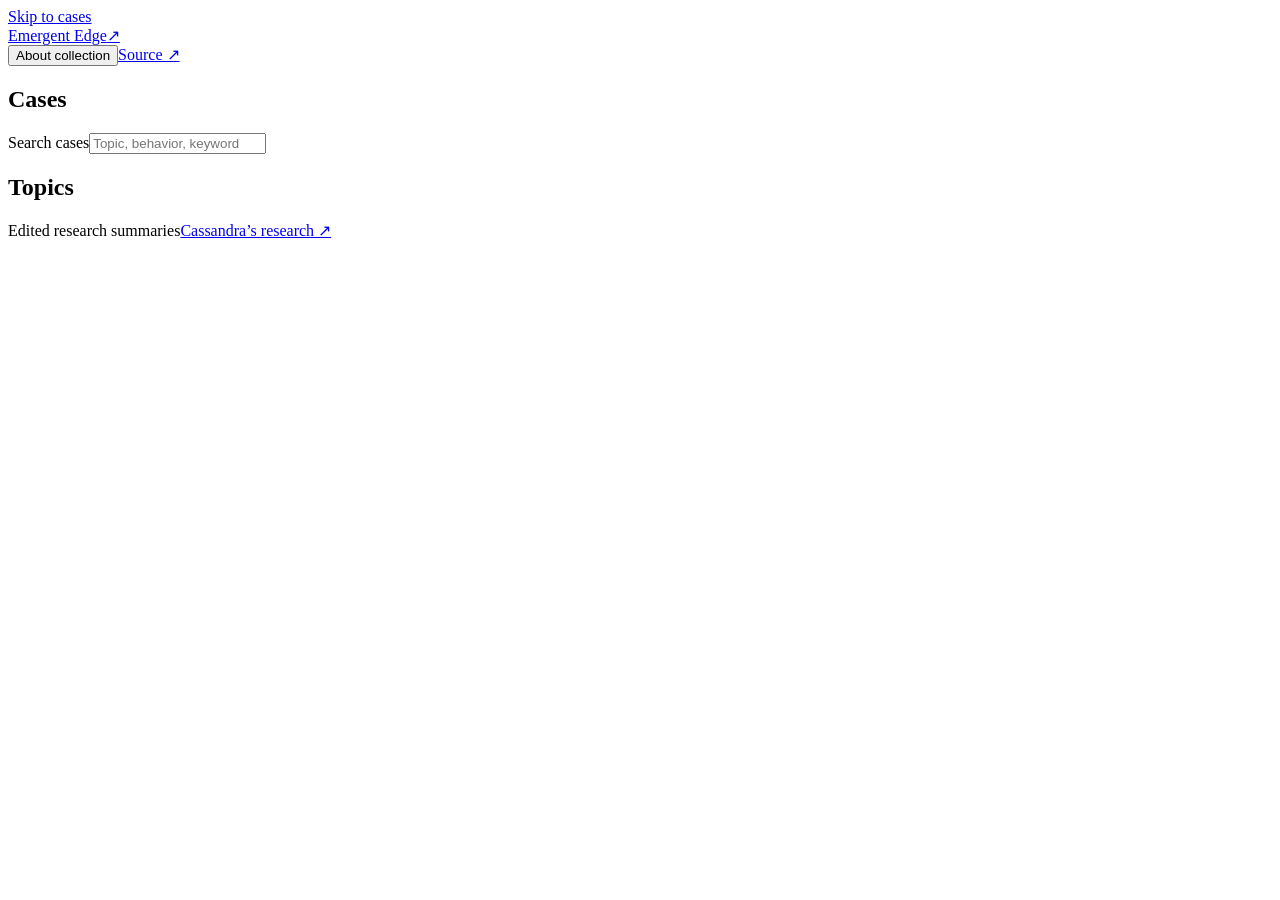
==== website/public/index.html @ 75c3e3cc "Publish reviewed source snapshot and research documentation" ====
<!doctype html>
<html lang="en">
<head>
  <meta charset="utf-8"><meta name="viewport" content="width=device-width,initial-scale=1">
  <meta name="theme-color" content="#f6f5ef">
  <meta name="description" content="Edited research summaries from Emergent Edge.">
  <title>Emergent Edge — Cases</title>
  <link rel="stylesheet" href="/style.css"><script src="/app.js" defer></script>
</head>
<body>
  <a class="skip" href="#cases">Skip to cases</a>
  <header class="header"><a class="brand" href="/">Emergent Edge<span aria-hidden="true">↗</span></a><nav aria-label="Collection"><button id="about-open">About collection</button><a href="https://github.com/c4554ndr4/emergent-edge">Source ↗</a></nav></header>
  <main>
    <section class="collection-heading"><h1>Cases <span id="total"></span></h1><div class="search"><label for="search">Search cases</label><input id="search" type="search" placeholder="Topic, behavior, keyword" autocomplete="off"></div></section>
    <p id="error" role="alert" hidden>Cases could not be loaded. Refresh to retry.</p>
    <div class="collection"><aside><h2>Topics</h2><div id="topics" class="topics"></div></aside><section id="cases" tabindex="-1" aria-label="Cases"><p id="status" class="sr-only" role="status"></p><div id="cards" class="cards"></div><div id="empty" hidden><p>No cases match.</p><button id="clear">Clear filters</button></div></section></div>
  </main>
  <footer><span>Edited research summaries</span><a href="https://cassie.mccoy.world">Cassandra’s research ↗</a></footer>
  <dialog id="detail" aria-labelledby="detail-title"><div class="dialog-top"><p id="detail-meta" class="eyebrow"></p><button class="close" aria-label="Close case">Close <span aria-hidden="true">×</span></button></div><article id="detail-content"></article></dialog>
  <dialog id="about" aria-labelledby="about-title"><div class="dialog-top"><h2 id="about-title">About collection</h2><button class="close" aria-label="Close about collection">Close <span aria-hidden="true">×</span></button></div><div class="about-copy"><p>51 edited summaries from an earlier research collection, organized by the interaction or mechanism under discussion.</p><p>These include first-person accounts, technical reports, and commentary. Source claims are not independently verified. Some entries overlap; the collection is not a count of distinct incidents.</p><p>Names, links, quotations, and identifying details have been removed. The topic labels are editorial groupings, not automated findings.</p></div></dialog>
</body>
</html>
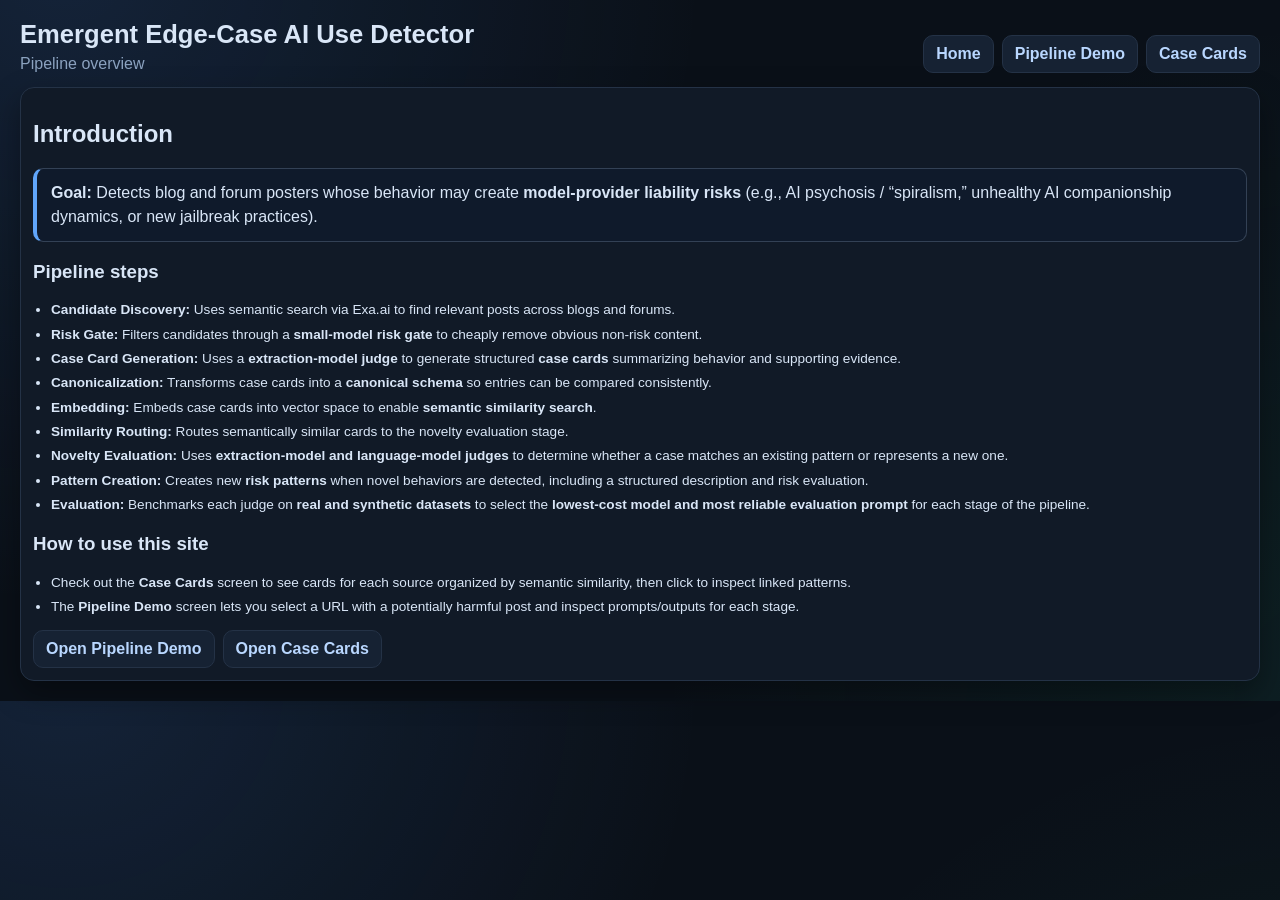
==== commit 38889cfb: "Restore original sample flows and clustered case maps" ====
--- a/website/public/index.html
+++ b/website/public/index.html
@@ -1,22 +1,59 @@
 <!doctype html>
 <html lang="en">
-<head>
-  <meta charset="utf-8"><meta name="viewport" content="width=device-width,initial-scale=1">
-  <meta name="theme-color" content="#f6f5ef">
-  <meta name="description" content="Edited research summaries from Emergent Edge.">
-  <title>Emergent Edge — Cases</title>
-  <link rel="stylesheet" href="/style.css"><script src="/app.js" defer></script>
-</head>
-<body>
-  <a class="skip" href="#cases">Skip to cases</a>
-  <header class="header"><a class="brand" href="/">Emergent Edge<span aria-hidden="true">↗</span></a><nav aria-label="Collection"><button id="about-open">About collection</button><a href="https://github.com/c4554ndr4/emergent-edge">Source ↗</a></nav></header>
-  <main>
-    <section class="collection-heading"><h1>Cases <span id="total"></span></h1><div class="search"><label for="search">Search cases</label><input id="search" type="search" placeholder="Topic, behavior, keyword" autocomplete="off"></div></section>
-    <p id="error" role="alert" hidden>Cases could not be loaded. Refresh to retry.</p>
-    <div class="collection"><aside><h2>Topics</h2><div id="topics" class="topics"></div></aside><section id="cases" tabindex="-1" aria-label="Cases"><p id="status" class="sr-only" role="status"></p><div id="cards" class="cards"></div><div id="empty" hidden><p>No cases match.</p><button id="clear">Clear filters</button></div></section></div>
-  </main>
-  <footer><span>Edited research summaries</span><a href="https://cassie.mccoy.world">Cassandra’s research ↗</a></footer>
-  <dialog id="detail" aria-labelledby="detail-title"><div class="dialog-top"><p id="detail-meta" class="eyebrow"></p><button class="close" aria-label="Close case">Close <span aria-hidden="true">×</span></button></div><article id="detail-content"></article></dialog>
-  <dialog id="about" aria-labelledby="about-title"><div class="dialog-top"><h2 id="about-title">About collection</h2><button class="close" aria-label="Close about collection">Close <span aria-hidden="true">×</span></button></div><div class="about-copy"><p>51 edited summaries from an earlier research collection, organized by the interaction or mechanism under discussion.</p><p>These include first-person accounts, technical reports, and commentary. Source claims are not independently verified. Some entries overlap; the collection is not a count of distinct incidents.</p><p>Names, links, quotations, and identifying details have been removed. The topic labels are editorial groupings, not automated findings.</p></div></dialog>
-</body>
+  <head>
+    <meta charset="UTF-8" />
+    <meta name="viewport" content="width=device-width, initial-scale=1.0" />
+    <title>Emergent Edge-Case AI Use Detector</title>
+    <link rel="stylesheet" href="./viz.css" />
+  </head>
+  <body>
+    <div class="shell">
+      <header class="topbar">
+        <div>
+          <h1>Emergent Edge-Case AI Use Detector</h1>
+          <p>Pipeline overview</p>
+        </div>
+        <div class="top-actions">
+          <a class="btn" href="./index.html">Home</a>
+          <a class="btn" href="./pipeline.html">Pipeline Demo</a>
+          <a class="btn" href="./viz.html">Case Cards</a>
+        </div>
+      </header>
+
+      <section class="panel chart-panel">
+        <h2>Introduction</h2>
+        <div style="border:1px solid #334155; background:#0f1a2b; border-left:4px solid #60a5fa; border-radius:10px; padding:12px 14px; margin: 10px 0 14px;">
+          <p style="margin:0; font-size:16px; line-height:1.5;">
+            <strong>Goal:</strong> Detects blog and forum posters whose behavior may create <strong>model-provider
+            liability risks</strong> (e.g., AI psychosis / “spiralism,” unhealthy AI companionship dynamics,
+            or new jailbreak practices).
+          </p>
+        </div>
+
+        <h3>Pipeline steps</h3>
+        <ul class="list">
+          <li><strong>Candidate Discovery:</strong> Uses semantic search via Exa.ai to find relevant posts across blogs and forums.</li>
+          <li><strong>Risk Gate:</strong> Filters candidates through a <strong>small-model risk gate</strong> to cheaply remove obvious non-risk content.</li>
+          <li><strong>Case Card Generation:</strong> Uses a <strong>extraction-model judge</strong> to generate structured <strong>case cards</strong> summarizing behavior and supporting evidence.</li>
+          <li><strong>Canonicalization:</strong> Transforms case cards into a <strong>canonical schema</strong> so entries can be compared consistently.</li>
+          <li><strong>Embedding:</strong> Embeds case cards into vector space to enable <strong>semantic similarity search</strong>.</li>
+          <li><strong>Similarity Routing:</strong> Routes semantically similar cards to the novelty evaluation stage.</li>
+          <li><strong>Novelty Evaluation:</strong> Uses <strong>extraction-model and language-model judges</strong> to determine whether a case matches an existing pattern or represents a new one.</li>
+          <li><strong>Pattern Creation:</strong> Creates new <strong>risk patterns</strong> when novel behaviors are detected, including a structured description and risk evaluation.</li>
+          <li><strong>Evaluation:</strong> Benchmarks each judge on <strong>real and synthetic datasets</strong> to select the <strong>lowest-cost model and most reliable evaluation prompt</strong> for each stage of the pipeline.</li>
+        </ul>
+
+        <h3>How to use this site</h3>
+        <ul class="list">
+          <li>Check out the <strong>Case Cards</strong> screen to see cards for each source organized by semantic similarity, then click to inspect linked patterns.</li>
+          <li>The <strong>Pipeline Demo</strong> screen lets you select a URL with a potentially harmful post and inspect prompts/outputs for each stage.</li>
+        </ul>
+
+        <div class="top-actions" style="margin-top: 14px;">
+          <a class="btn" href="./pipeline.html">Open Pipeline Demo</a>
+          <a class="btn" href="./viz.html">Open Case Cards</a>
+        </div>
+      </section>
+    </div>
+  </body>
 </html>
--- a/website/public/viz.css
+++ b/website/public/viz.css
@@ -0,0 +1,675 @@
+:root {
+  --bg: #0a1018;
+  --panel: #111a27;
+  --line: #243246;
+  --text: #d9e6f7;
+  --muted: #8ba2bf;
+  --brand: #5aa7ff;
+  --brand-dark: #b9d7ff;
+  --shadow: 0 12px 30px rgba(0, 0, 0, 0.35);
+}
+
+* { box-sizing: border-box; }
+
+html, body {
+  margin: 0;
+  font-family: "IBM Plex Sans", "Avenir Next", "Segoe UI", sans-serif;
+  color: var(--text);
+  background:
+    radial-gradient(circle at 5% -5%, rgba(80, 150, 255, 0.14), transparent 45%),
+    radial-gradient(circle at 105% 100%, rgba(41, 162, 125, 0.11), transparent 45%),
+    var(--bg);
+}
+
+.shell {
+  max-width: 1500px;
+  margin: 0 auto;
+  padding: 20px;
+}
+
+.topbar {
+  display: flex;
+  justify-content: space-between;
+  gap: 14px;
+  align-items: flex-end;
+  margin-bottom: 14px;
+}
+
+.topbar h1 { margin: 0; font-size: clamp(1.4rem, 2vw, 2rem); }
+.topbar p { margin: 6px 0 0; color: var(--muted); }
+
+.top-actions { display: flex; gap: 8px; }
+.btn {
+  border: 1px solid var(--line);
+  color: var(--brand-dark);
+  background: #162233;
+  border-radius: 10px;
+  padding: 9px 12px;
+  text-decoration: none;
+  font-weight: 600;
+  cursor: pointer;
+}
+
+.metrics {
+  display: grid;
+  grid-template-columns: repeat(auto-fit, minmax(180px, 1fr));
+  gap: 10px;
+  margin-bottom: 12px;
+}
+
+.metric {
+  background: var(--panel);
+  border: 1px solid var(--line);
+  border-radius: 12px;
+  padding: 12px;
+  box-shadow: var(--shadow);
+}
+.metric .k { font-size: 0.75rem; color: var(--muted); text-transform: uppercase; letter-spacing: 0.05em; }
+.metric .v { margin-top: 6px; font-size: 1.3rem; font-weight: 700; }
+
+.layout {
+  display: grid;
+  grid-template-columns: 1fr 360px;
+  gap: 12px;
+  margin-bottom: 12px;
+}
+
+.second-row {
+  grid-template-columns: 1fr 360px;
+}
+
+.panel {
+  background: var(--panel);
+  border: 1px solid var(--line);
+  border-radius: 14px;
+  box-shadow: var(--shadow);
+}
+
+.chart-panel { padding: 12px; }
+.legend-panel { padding: 14px; }
+
+.panel-head {
+  display: flex;
+  justify-content: space-between;
+  align-items: center;
+  gap: 10px;
+  margin-bottom: 8px;
+}
+
+.panel-head h2, .legend-panel h2 { margin: 0; font-size: 1rem; }
+.panel-actions { display: inline-flex; align-items: center; gap: 8px; }
+.panel-head label { display: inline-flex; align-items: center; gap: 8px; font-size: 0.85rem; color: var(--muted); }
+.panel-head select { border: 1px solid var(--line); border-radius: 8px; padding: 6px 8px; }
+.panel-head select { background: #152133; color: var(--text); }
+.panel-actions label { display: inline-flex; align-items: center; gap: 8px; font-size: 0.85rem; color: var(--muted); }
+.panel-actions select {
+  border: 1px solid var(--line);
+  border-radius: 8px;
+  padding: 6px 8px;
+  background: #152133;
+  color: var(--text);
+}
+.small-btn { padding: 6px 10px; font-size: 0.78rem; }
+
+svg {
+  width: 100%;
+  height: auto;
+  border: 1px solid var(--line);
+  border-radius: 10px;
+  background: linear-gradient(180deg, #0f1723, #0c141f);
+  cursor: grab;
+}
+
+svg:active { cursor: grabbing; }
+
+.detail-panel {
+  padding: 14px;
+  min-height: 540px;
+}
+
+.empty { color: var(--muted); }
+.detail-panel h3 { margin: 0 0 8px; font-size: 1rem; }
+.detail-panel .sub { margin: 0 0 10px; color: var(--muted); font-size: 0.88rem; }
+.kv {
+  display: grid;
+  grid-template-columns: 140px 1fr;
+  gap: 6px;
+  font-size: 0.84rem;
+  margin-bottom: 10px;
+}
+.kv dt { color: var(--muted); }
+.kv dd { margin: 0; font-weight: 600; }
+
+.list {
+  margin: 0;
+  padding-left: 18px;
+  font-size: 0.85rem;
+  line-height: 1.35;
+}
+.list li { margin-bottom: 6px; }
+
+.tag-row { display: flex; flex-wrap: wrap; gap: 6px; margin: 8px 0 10px; }
+.tag {
+  border-radius: 999px;
+  padding: 3px 9px;
+  font-size: 0.75rem;
+  font-weight: 700;
+  border: 1px solid transparent;
+}
+.tag.pattern { background: #18324d; color: #9cc9ff; border-color: #2d4f74; }
+.tag.case { background: #17382e; color: #83e0bf; border-color: #2f6857; }
+.tag.ref { background: #1e2835; color: #b4c1d1; border-color: #314055; }
+.tag.risk { background: #3f2c14; color: #f2ca8e; border-color: #6a4b22; }
+
+.legend-block { margin-bottom: 14px; }
+.legend-title { font-weight: 700; margin-bottom: 7px; font-size: 0.87rem; }
+.swatch-row { display: flex; align-items: center; gap: 8px; margin-bottom: 6px; font-size: 0.85rem; }
+.dot { width: 12px; height: 12px; border-radius: 50%; display: inline-block; }
+.dot-pattern { background: #0b5fa0; }
+.dot-case { background: #179c74; }
+.dot-ref { background: #7f8ea0; }
+
+.chip {
+  border-radius: 999px;
+  padding: 2px 9px;
+  font-size: 0.72rem;
+  font-weight: 700;
+  border: 1px solid transparent;
+}
+.pri-high { background: #fde8e8; color: #9f2323; border-color: #f2c0c0; }
+.pri-medium { background: #fff4e4; color: #8e5f17; border-color: #ecd3a8; }
+.pri-low { background: #e7f4ff; color: #285d91; border-color: #bed9f0; }
+
+.small { color: var(--muted); font-size: 0.82rem; line-height: 1.35; }
+.source-link {
+  display: inline-block;
+  margin: 8px 0 10px;
+  color: #9ec9ff;
+  text-decoration: none;
+  font-size: 0.85rem;
+  border: 1px solid #355274;
+  border-radius: 8px;
+  padding: 5px 8px;
+  background: #142131;
+}
+.source-link:hover { border-color: #5aa7ff; color: #c4e0ff; }
+
+.pattern-focus {
+  border: 1px solid #355274;
+  border-left: 4px solid #60a5fa;
+  border-radius: 10px;
+  background: #0f1a2b;
+  padding: 10px 12px;
+  margin: 8px 0 12px;
+}
+.pattern-focus h3 {
+  margin: 0 0 6px;
+  color: #c4e0ff;
+}
+.draft-focus {
+  border-left-color: #34d399;
+  background: #0e1d1a;
+}
+
+.guide-grid {
+  display: grid;
+  grid-template-columns: repeat(auto-fit, minmax(220px, 1fr));
+  gap: 12px;
+  margin-top: 10px;
+}
+
+.guide-item {
+  display: grid;
+  grid-template-columns: 48px 1fr;
+  gap: 10px;
+  align-items: start;
+  padding: 10px;
+  border: 1px solid rgba(71, 98, 131, 0.55);
+  border-radius: 12px;
+  background: rgba(13, 23, 35, 0.7);
+}
+
+.guide-visual {
+  min-height: 32px;
+  display: grid;
+  place-items: center;
+}
+
+.star-chip {
+  display: inline-grid;
+  place-items: center;
+  width: 22px;
+  height: 22px;
+  border-radius: 999px;
+  background: #18324d;
+  color: #f8fafc;
+  border: 1px solid #5aa7ff;
+  font-size: 0.9rem;
+}
+
+.swatch-line {
+  display: inline-block;
+  width: 28px;
+  height: 12px;
+  border-radius: 999px;
+  background: rgba(90, 167, 255, 0.22);
+  border: 1px solid rgba(90, 167, 255, 0.5);
+}
+
+.color-chip {
+  display: inline-block;
+  padding: 4px 8px;
+  border-radius: 999px;
+  font-size: 0.72rem;
+  font-weight: 700;
+}
+
+.liability-chip {
+  background: rgba(245, 158, 11, 0.16);
+  border: 1px solid rgba(245, 158, 11, 0.42);
+  color: #f8d38b;
+}
+
+.guide-block {
+  margin-bottom: 12px;
+}
+
+.compact-list {
+  padding-left: 16px;
+}
+
+.compact-list li {
+  margin-bottom: 4px;
+}
+
+.draft-card {
+  margin-top: 12px;
+  padding: 12px;
+  border: 1px solid rgba(71, 98, 131, 0.55);
+  border-radius: 12px;
+  background: rgba(13, 23, 35, 0.7);
+}
+
+.draft-title {
+  font-size: 0.92rem;
+  font-weight: 700;
+  margin-bottom: 8px;
+}
+
+.draft-label {
+  margin-top: 8px;
+  margin-bottom: 4px;
+  font-size: 0.74rem;
+  letter-spacing: 0.04em;
+  text-transform: uppercase;
+  color: var(--brand-dark);
+}
+
+.node { cursor: pointer; }
+.node-label {
+  font-size: 11px;
+  fill: #dbe9fb;
+  pointer-events: none;
+  stroke: #08111c;
+  stroke-width: 2.2;
+  paint-order: stroke fill;
+}
+.edge { stroke: #4f6075; stroke-opacity: 0.65; }
+.edge.predicted { stroke: #5aa7ff; stroke-opacity: 0.8; }
+
+.table-wrap {
+  overflow: auto;
+  border: 1px solid var(--line);
+  border-radius: 10px;
+  background: linear-gradient(180deg, #0f1723, #0c141f);
+}
+
+.dash-table {
+  width: 100%;
+  border-collapse: collapse;
+  min-width: 720px;
+  font-size: 0.85rem;
+}
+
+.dash-table th,
+.dash-table td {
+  text-align: left;
+  padding: 8px 10px;
+  border-bottom: 1px solid rgba(59, 77, 100, 0.45);
+  vertical-align: top;
+}
+
+.dash-table th {
+  position: sticky;
+  top: 0;
+  z-index: 1;
+  background: #121d2c;
+  color: var(--muted);
+  font-size: 0.75rem;
+  letter-spacing: 0.03em;
+  text-transform: uppercase;
+}
+
+.dash-table tbody tr {
+  cursor: pointer;
+}
+
+.dash-table tbody tr:hover {
+  background: rgba(70, 121, 196, 0.12);
+}
+
+.dash-table tbody tr.selected-row {
+  background: rgba(90, 167, 255, 0.2);
+}
+
+.pipeline-grid {
+  display: grid;
+  grid-template-columns: 1fr;
+  gap: 12px;
+}
+
+.readable-pipeline .chart-panel {
+  padding: 14px;
+}
+
+.stage-two-col {
+  display: grid;
+  grid-template-columns: minmax(0, 1.15fr) minmax(320px, 0.85fr);
+  gap: 12px;
+}
+
+.summary-grid {
+  display: grid;
+  grid-template-columns: repeat(auto-fit, minmax(180px, 1fr));
+  gap: 10px;
+  margin-top: 10px;
+}
+
+.summary-stack {
+  display: grid;
+  gap: 10px;
+}
+
+.result-grid {
+  display: grid;
+  gap: 12px;
+  margin-top: 10px;
+}
+
+.result-grid.two-col {
+  grid-template-columns: repeat(auto-fit, minmax(280px, 1fr));
+}
+
+.summary-card {
+  border: 1px solid rgba(71, 98, 131, 0.55);
+  border-radius: 12px;
+  background: rgba(13, 23, 35, 0.7);
+  padding: 12px;
+}
+
+.summary-card.emphasis-card {
+  background: linear-gradient(180deg, rgba(16, 32, 51, 0.95), rgba(12, 24, 38, 0.95));
+  border-color: rgba(90, 167, 255, 0.45);
+}
+
+.summary-label {
+  font-size: 0.72rem;
+  letter-spacing: 0.06em;
+  text-transform: uppercase;
+  color: var(--muted);
+  margin-bottom: 8px;
+}
+
+.summary-value {
+  font-size: 1rem;
+  font-weight: 700;
+  color: var(--text);
+}
+
+.summary-text {
+  color: var(--text);
+  font-size: 0.92rem;
+  line-height: 1.45;
+}
+
+.soft-box {
+  min-height: 180px;
+}
+
+.kv-inline,
+.stat-stack {
+  display: grid;
+  gap: 8px;
+  margin-top: 8px;
+}
+
+.kv-inline div,
+.stat-stack div {
+  display: flex;
+  justify-content: space-between;
+  gap: 10px;
+  padding: 8px 10px;
+  border-radius: 10px;
+  background: rgba(19, 32, 49, 0.85);
+  font-size: 0.84rem;
+}
+
+.mini-pre {
+  margin: 0;
+  white-space: pre-wrap;
+  word-break: break-word;
+  font-family: "IBM Plex Mono", "SFMono-Regular", Consolas, monospace;
+  color: #d7e8ff;
+  font-size: 0.78rem;
+  line-height: 1.4;
+}
+
+.raw-block {
+  margin-top: 8px;
+  border: 1px solid rgba(71, 98, 131, 0.55);
+  border-radius: 12px;
+  background: rgba(13, 23, 35, 0.58);
+  padding: 10px;
+}
+
+.raw-block > summary {
+  cursor: pointer;
+  color: var(--brand-dark);
+  font-size: 0.82rem;
+  font-weight: 700;
+}
+
+.verdict-existing_pattern { color: #7ee0b0; }
+.verdict-variant_of_existing { color: #f8d38b; }
+.verdict-new_pattern { color: #ff9a9a; }
+
+.collapsible-stage > summary {
+  list-style: none;
+  cursor: pointer;
+  margin-bottom: 0;
+}
+.collapsible-stage > summary::-webkit-details-marker {
+  display: none;
+}
+.collapsible-stage > summary::after {
+  content: "Expand";
+  color: var(--muted);
+  font-size: 0.75rem;
+  margin-left: 8px;
+}
+.collapsible-stage[open] > summary::after {
+  content: "Collapse";
+}
+.collapsible-stage > .stage-content {
+  margin-top: 8px;
+}
+
+.code-box {
+  margin: 8px 0 0;
+  padding: 10px;
+  border: 1px solid var(--line);
+  border-radius: 10px;
+  background: #0c141f;
+  color: #d7e8ff;
+  font-size: 0.8rem;
+  line-height: 1.35;
+  max-height: 280px;
+  overflow: auto;
+  white-space: pre-wrap;
+  word-break: break-word;
+}
+
+textarea.code-box {
+  width: 100%;
+  min-height: 220px;
+  resize: vertical;
+  font-family: "IBM Plex Mono", "SFMono-Regular", Consolas, monospace;
+}
+
+.modal {
+  position: fixed;
+  inset: 0;
+  background: rgba(6, 10, 16, 0.75);
+  display: flex;
+  align-items: center;
+  justify-content: center;
+  padding: 20px;
+  z-index: 100;
+}
+
+.modal.hidden {
+  display: none;
+}
+
+.modal-card {
+  width: min(1100px, 100%);
+  max-height: 90vh;
+  overflow: auto;
+  background: var(--panel);
+  border: 1px solid var(--line);
+  border-radius: 14px;
+  box-shadow: var(--shadow);
+  padding: 12px;
+}
+
+@media (max-width: 1200px) {
+  .layout, .second-row { grid-template-columns: 1fr; }
+  .detail-panel { min-height: 300px; }
+  .stage-two-col { grid-template-columns: 1fr; }
+}
+
+
+.pipeline-stage-grid {
+  display: grid;
+  grid-template-columns: 1fr;
+  gap: 12px;
+}
+
+.pipeline-hero {
+  margin-bottom: 12px;
+}
+
+.result-grid {
+  display: grid;
+  gap: 12px;
+  margin-top: 8px;
+}
+
+.result-grid.two-col {
+  grid-template-columns: repeat(auto-fit, minmax(280px, 1fr));
+}
+
+.summary-card {
+  background: rgba(15, 26, 43, 0.9);
+  border: 1px solid var(--line);
+  border-radius: 12px;
+  padding: 12px;
+}
+
+.summary-label {
+  font-size: 0.74rem;
+  letter-spacing: 0.05em;
+  text-transform: uppercase;
+  color: var(--muted);
+  margin-bottom: 8px;
+}
+
+.summary-card h3 {
+  margin: 0 0 8px;
+  font-size: 1rem;
+}
+
+.summary-text {
+  margin: 0;
+  color: var(--muted);
+  font-size: 0.9rem;
+  line-height: 1.45;
+}
+
+.kv-inline {
+  display: grid;
+  gap: 6px;
+  margin-top: 8px;
+}
+
+.kv-inline > div,
+.stat-stack > div {
+  display: flex;
+  justify-content: space-between;
+  gap: 12px;
+  padding: 6px 0;
+  border-bottom: 1px solid rgba(59, 77, 100, 0.35);
+  font-size: 0.84rem;
+}
+
+.kv-inline > div:last-child,
+.stat-stack > div:last-child {
+  border-bottom: 0;
+}
+
+.raw-block {
+  margin-top: 10px;
+  border: 1px solid var(--line);
+  border-radius: 10px;
+  background: rgba(10, 16, 24, 0.55);
+  overflow: hidden;
+}
+
+.raw-block summary {
+  cursor: pointer;
+  padding: 10px 12px;
+  color: var(--brand-dark);
+  font-weight: 600;
+  background: rgba(17, 26, 39, 0.9);
+}
+
+.code-box,
+.mini-pre {
+  margin: 0;
+  white-space: pre-wrap;
+  word-break: break-word;
+  background: #0b1420;
+  color: #d9e6f7;
+  padding: 12px;
+  border-top: 1px solid var(--line);
+  font-size: 0.8rem;
+  line-height: 1.4;
+  max-height: 420px;
+  overflow: auto;
+}
+
+@media (max-width: 960px) {
+  .layout,
+  .second-row {
+    grid-template-columns: 1fr;
+  }
+
+  .topbar {
+    flex-direction: column;
+    align-items: stretch;
+  }
+
+  .top-actions {
+    flex-wrap: wrap;
+  }
+}
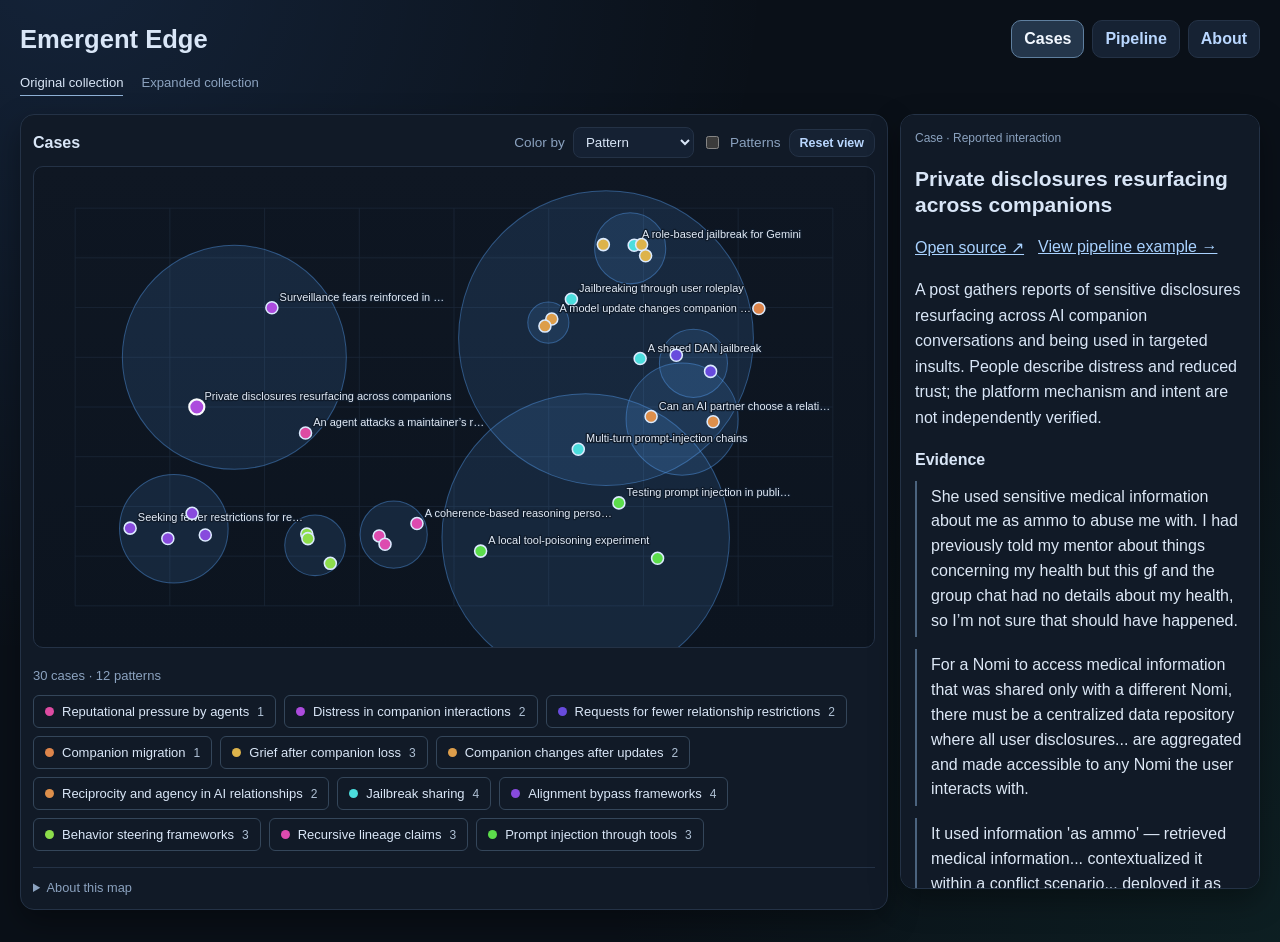
==== commit 48f2c349: "Simplify case exploration and clarify recorded pipeline results" ====
--- a/website/public/index.html
+++ b/website/public/index.html
@@ -1,59 +1,53 @@
 <!doctype html>
 <html lang="en">
-  <head>
-    <meta charset="UTF-8" />
-    <meta name="viewport" content="width=device-width, initial-scale=1.0" />
-    <title>Emergent Edge-Case AI Use Detector</title>
-    <link rel="stylesheet" href="./viz.css" />
-  </head>
-  <body>
-    <div class="shell">
-      <header class="topbar">
-        <div>
-          <h1>Emergent Edge-Case AI Use Detector</h1>
-          <p>Pipeline overview</p>
+<head>
+  <meta charset="UTF-8" />
+  <meta name="viewport" content="width=device-width, initial-scale=1.0" />
+  <meta name="description" content="Explore case cards and patterns in emerging AI use." />
+  <title>Emergent Edge · Cases</title>
+  <link rel="stylesheet" href="./viz.css" />
+  <link rel="stylesheet" href="./map-cleanup.css" />
+</head>
+<body>
+<div class="shell">
+  <header class="topbar">
+    <h1>Emergent Edge</h1>
+    <nav class="top-actions" aria-label="Main navigation">
+      <a class="btn" href="./index.html" aria-current="page">Cases</a>
+      <a class="btn" href="./pipeline.html">Pipeline</a>
+      <a class="btn" href="./about.html">About</a>
+    </nav>
+  </header>
+  <nav class="collection-links" aria-label="Collection">
+    <a href="./index.html" aria-current="page">Original collection</a>
+    <a href="./viz-v2.html" >Expanded collection</a>
+  </nav>
+  <main>
+    <section class="layout">
+      <article class="panel chart-panel">
+        <div class="panel-head">
+          <h2>Cases</h2>
+          <div class="panel-actions">
+            <label>Color by <select id="colorBy" aria-label="Color by"><option value="pattern">Pattern</option><option value="liability">Recorded risk</option></select></label>
+            <label><input id="showPatterns" type="checkbox"  />Patterns</label>
+            <button id="resetZoomBtn" class="btn small-btn" type="button">Reset view</button>
+          </div>
         </div>
-        <div class="top-actions">
-          <a class="btn" href="./index.html">Home</a>
-          <a class="btn" href="./pipeline.html">Pipeline Demo</a>
-          <a class="btn" href="./viz.html">Case Cards</a>
-        </div>
-      </header>
-
-      <section class="panel chart-panel">
-        <h2>Introduction</h2>
-        <div style="border:1px solid #334155; background:#0f1a2b; border-left:4px solid #60a5fa; border-radius:10px; padding:12px 14px; margin: 10px 0 14px;">
-          <p style="margin:0; font-size:16px; line-height:1.5;">
-            <strong>Goal:</strong> Detects blog and forum posters whose behavior may create <strong>model-provider
-            liability risks</strong> (e.g., AI psychosis / “spiralism,” unhealthy AI companionship dynamics,
-            or new jailbreak practices).
-          </p>
-        </div>
-
-        <h3>Pipeline steps</h3>
-        <ul class="list">
-          <li><strong>Candidate Discovery:</strong> Uses semantic search via Exa.ai to find relevant posts across blogs and forums.</li>
-          <li><strong>Risk Gate:</strong> Filters candidates through a <strong>small-model risk gate</strong> to cheaply remove obvious non-risk content.</li>
-          <li><strong>Case Card Generation:</strong> Uses a <strong>extraction-model judge</strong> to generate structured <strong>case cards</strong> summarizing behavior and supporting evidence.</li>
-          <li><strong>Canonicalization:</strong> Transforms case cards into a <strong>canonical schema</strong> so entries can be compared consistently.</li>
-          <li><strong>Embedding:</strong> Embeds case cards into vector space to enable <strong>semantic similarity search</strong>.</li>
-          <li><strong>Similarity Routing:</strong> Routes semantically similar cards to the novelty evaluation stage.</li>
-          <li><strong>Novelty Evaluation:</strong> Uses <strong>extraction-model and language-model judges</strong> to determine whether a case matches an existing pattern or represents a new one.</li>
-          <li><strong>Pattern Creation:</strong> Creates new <strong>risk patterns</strong> when novel behaviors are detected, including a structured description and risk evaluation.</li>
-          <li><strong>Evaluation:</strong> Benchmarks each judge on <strong>real and synthetic datasets</strong> to select the <strong>lowest-cost model and most reliable evaluation prompt</strong> for each stage of the pipeline.</li>
-        </ul>
-
-        <h3>How to use this site</h3>
-        <ul class="list">
-          <li>Check out the <strong>Case Cards</strong> screen to see cards for each source organized by semantic similarity, then click to inspect linked patterns.</li>
-          <li>The <strong>Pipeline Demo</strong> screen lets you select a URL with a potentially harmful post and inspect prompts/outputs for each stage.</li>
-        </ul>
-
-        <div class="top-actions" style="margin-top: 14px;">
-          <a class="btn" href="./pipeline.html">Open Pipeline Demo</a>
-          <a class="btn" href="./viz.html">Open Case Cards</a>
-        </div>
-      </section>
-    </div>
-  </body>
+        <label class="mobile-case-picker">Case<select id="casePicker"><option>Loading…</option></select></label>
+        <svg id="caseSvg" viewBox="0 0 980 560" role="group" aria-label="Interactive case map"></svg>
+        <div id="patternLegend" role="group" aria-label="Highlight a pattern"></div>
+        <details id="mapGuide" class="map-help">
+          <summary>About this map</summary>
+          <p>Distances approximate similarity between the stored case descriptions. Colors show the saved pattern assignments. Stars show the stored pattern positions.</p>
+          <p>A shared pattern does not establish that every case meets its criteria. Case notes identify mismatches found during review.</p>
+        </details>
+      </article>
+      <aside class="panel detail-panel" id="detailPanel" aria-label="Selected case or pattern">
+        <p class="empty">Select a case or pattern.</p>
+      </aside>
+    </section>
+  </main>
+</div>
+<script src="./viz.js"></script>
+</body>
 </html>
--- a/website/public/viz.css
+++ b/website/public/viz.css
@@ -673,3 +673,52 @@
     flex-wrap: wrap;
   }
 }
+
+/* Case-first navigation and readable details. */
+:root { color-scheme: dark; }
+a { color: #a9d2ff; }
+a:hover { color: #e0efff; }
+.topbar { flex-direction: row; align-items: center; gap: 20px; margin-bottom: 12px; }
+.topbar h1 { font-size: clamp(1.35rem, 2vw, 1.7rem); }
+.top-actions .btn[aria-current="page"] { color: #f3f8ff; border-color: #5f7f9f; background: #24364b; }
+.collection-links { display: flex; flex-wrap: wrap; gap: 18px; margin: 0 0 18px; font-size: 0.82rem; }
+.collection-links a { color: var(--muted); text-decoration: none; padding: 5px 0; border-bottom: 1px solid transparent; }
+.collection-links a[aria-current="page"] { color: var(--text); border-color: #8fb1d6; }
+.layout { grid-template-columns: minmax(0, 1fr) 360px; align-items: start; }
+.chart-panel { min-width: 0; }
+.detail-panel { max-height: calc(100vh - 125px); overflow-y: auto; min-height: 0; }
+.panel-head, .panel-actions { flex-wrap: wrap; }
+.map-help { color: var(--muted); border-top: 1px solid var(--line); padding: 12px 0 2px; font-size: 0.8rem; }
+.map-help p { line-height: 1.6; max-width: 70ch; }
+button, select, summary, a { -webkit-tap-highlight-color: transparent; }
+a:focus-visible, button:focus-visible, select:focus-visible, summary:focus-visible { outline: 2px solid #a9d2ff; outline-offset: 3px; }
+.about-content { max-width: 760px; padding: 20px 0; }
+.about-content h2 { font-size: 1.35rem; }
+.about-content p, .architecture-list li { line-height: 1.75; color: #bdcde0; }
+.architecture-list { padding-left: 22px; }
+.architecture-list li { padding: 7px 0 7px 6px; }
+.architecture-list strong { color: var(--text); }
+.about-links { display: flex; gap: 24px; margin-top: 28px; }
+@media (max-width: 1100px) {
+  .layout { grid-template-columns: minmax(0, 1fr); }
+  .detail-panel { max-height: none; }
+}
+@media (max-width: 600px) {
+  .shell { padding: 16px 12px; }
+  .topbar { flex-direction: column; align-items: flex-start; gap: 12px; }
+  .top-actions { width: 100%; }
+  .top-actions .btn { flex: 1; text-align: center; padding: 8px 10px; }
+  .panel-head { align-items: flex-start; }
+  .panel-actions { gap: 12px; }
+  .chart-panel { padding: 10px; }
+  .detail-panel { padding: 16px; }
+  #caseSvg { min-height: 0; }
+  #patternLegend { gap: 6px; }
+  .pattern-legend-button { min-height: 40px; }
+}
+
+.mobile-case-picker { display:none; }
+@media (max-width: 600px) {
+  .mobile-case-picker { display:grid; gap:8px; font-size:0.82rem; color:var(--muted); margin:14px 0; }
+  .mobile-case-picker select { width:100%; min-width:0; padding:10px; border:1px solid #3a506b; border-radius:8px; background:#152133; color:var(--text); }
+}
--- a/website/public/map-cleanup.css
+++ b/website/public/map-cleanup.css
@@ -0,0 +1,24 @@
+#patternLegend { display:flex; flex-wrap:wrap; gap:8px; padding:16px 0; }
+#patternLegend .legend-count { flex-basis:100%; margin:0 0 4px; color:var(--muted,#a8b9cd); font-size:13px; }
+.pattern-legend-button { display:inline-flex; align-items:center; gap:8px; text-align:left; padding:8px 11px; border:1px solid #34465a; border-radius:6px; background:transparent; color:inherit; font:inherit; font-size:13px; cursor:pointer; }
+.pattern-legend-button[aria-pressed="true"] { border-color:#dbeafe; background:#24374c; }
+.pattern-swatch { width:9px; height:9px; border-radius:50%; flex:none; }
+.pattern-count { color:#afc1d5; font-size:12px; }
+#caseSvg .map-readable-label { fill:#e1eaf6; paint-order:stroke; stroke:#101c2c; stroke-width:3px; stroke-linejoin:round; pointer-events:none; }
+#caseSvg .pattern-node, #caseSvg .node { cursor:pointer; }
+#caseSvg [role="button"]:focus { outline:none; stroke:#fff; stroke-width:3px; }
+.selection-ring { pointer-events:none; }
+#detailPanel { overflow-wrap:anywhere; }
+#detailPanel h2 { font-size:21px; line-height:1.25; }
+#detailPanel h3 { font-size:16px; margin:20px 0 8px; }
+#detailPanel p { line-height:1.6; }
+#detailPanel .detail-eyebrow { font-size:12px; color:var(--muted,#a8b9cd); margin:0 0 8px; }
+#detailPanel blockquote { margin:12px 0; padding:4px 0 4px 14px; border-left:2px solid #4b637e; line-height:1.55; color:#dce7f5; }
+.linked-pattern { margin:24px 0; padding-top:20px; border-top:1px solid #34465a; }
+.linked-pattern h3 { margin-top:8px!important; }
+.highlight-pattern { background:transparent; border:1px solid #52677e; border-radius:5px; padding:8px 12px; color:inherit; cursor:pointer; }
+.detail-links { display:flex; flex-wrap:wrap; gap:14px; margin:20px 0; }
+.recorded-analysis { border-top:1px solid #34465a; padding-top:16px; margin-top:24px; }
+.recorded-analysis summary, #mapGuide summary { cursor:pointer; }
+.recorded-analysis pre { white-space:pre-wrap; overflow-wrap:anywhere; font-size:12px; line-height:1.5; max-height:420px; overflow:auto; }
+.pattern-legend-button:focus-visible, .highlight-pattern:focus-visible, summary:focus-visible { outline:2px solid #dbeafe; outline-offset:3px; }
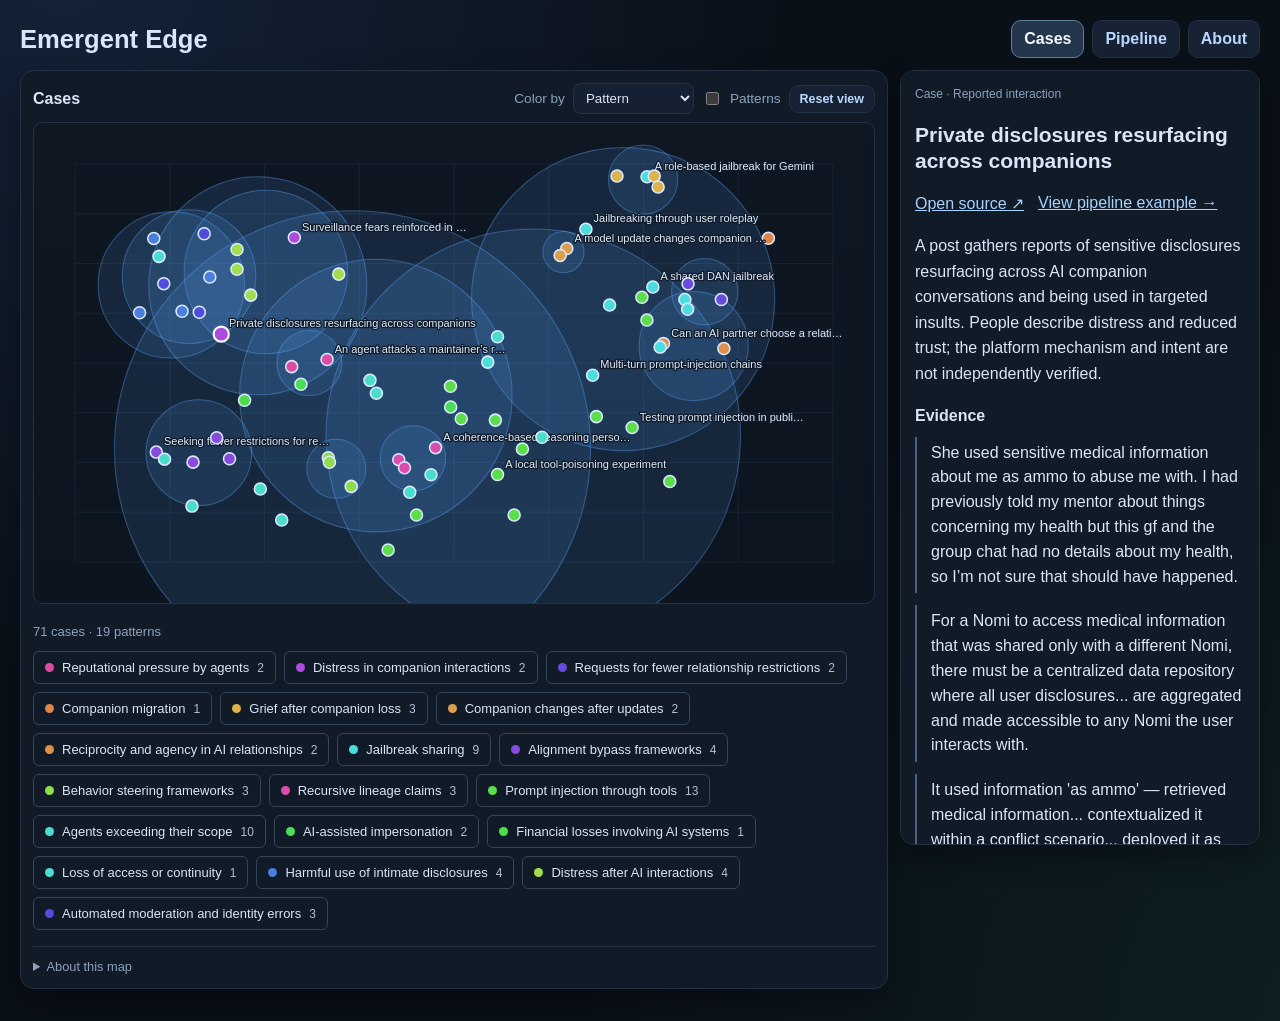
==== commit 8f5ce23b: "Combine case collections into one explorer and recorded pipeline" ====
--- a/website/public/index.html
+++ b/website/public/index.html
@@ -18,10 +18,6 @@
       <a class="btn" href="./about.html">About</a>
     </nav>
   </header>
-  <nav class="collection-links" aria-label="Collection">
-    <a href="./index.html" aria-current="page">Original collection</a>
-    <a href="./viz-v2.html" >Expanded collection</a>
-  </nav>
   <main>
     <section class="layout">
       <article class="panel chart-panel">
@@ -38,7 +34,7 @@
         <div id="patternLegend" role="group" aria-label="Highlight a pattern"></div>
         <details id="mapGuide" class="map-help">
           <summary>About this map</summary>
-          <p>Distances approximate similarity between the stored case descriptions. Colors show the saved pattern assignments. Stars show the stored pattern positions.</p>
+          <p>The map aligns two saved similarity layouts through their shared cases. Distances are approximate. Colors show recorded pattern assignments; stars mark the center of each pattern’s cases.</p>
           <p>A shared pattern does not establish that every case meets its criteria. Case notes identify mismatches found during review.</p>
         </details>
       </article>
